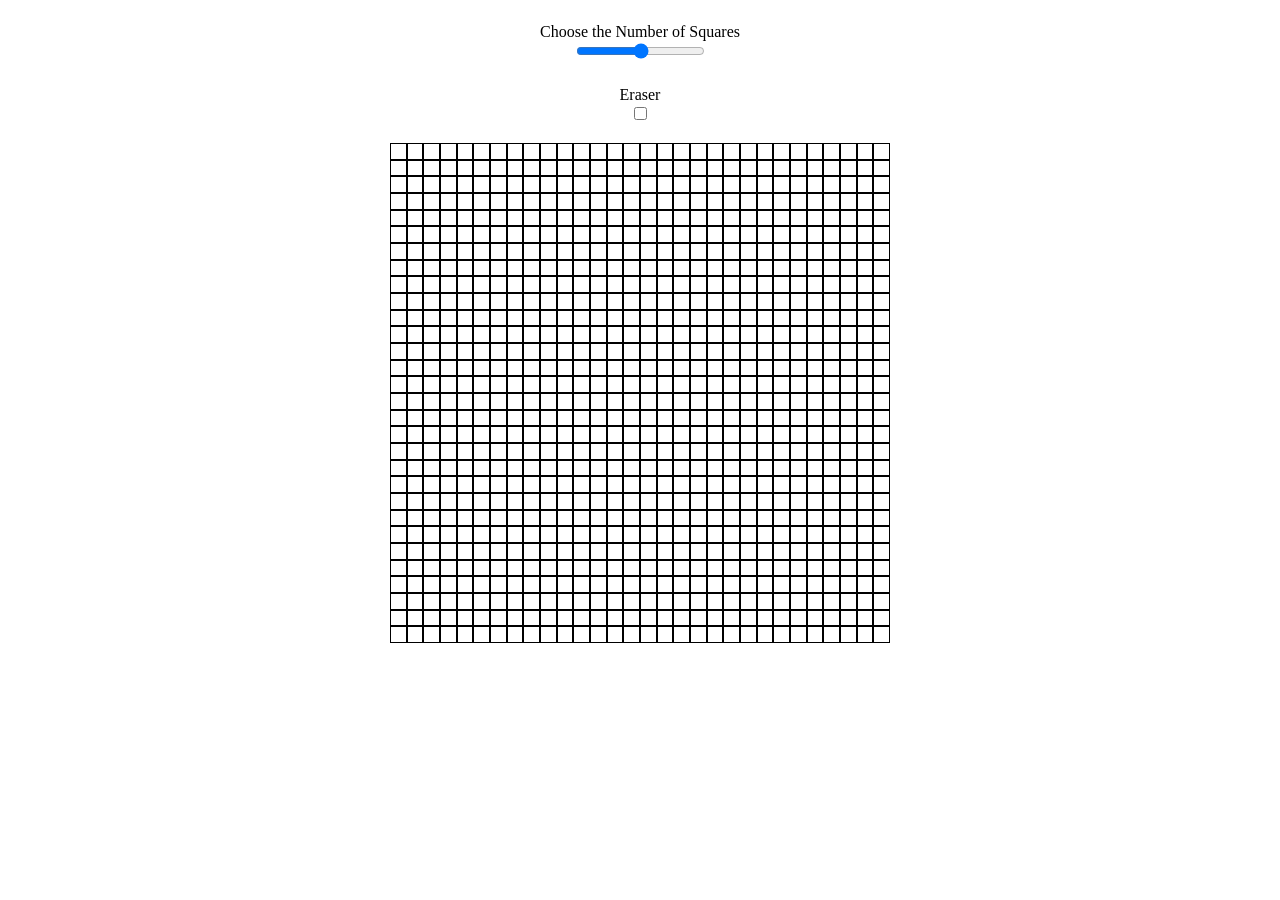
==== index.html @ 6a424638 "commit" ====
<!DOCTYPE html>
<html lang="en">
  <head>
    <meta charset="UTF-8" />
    <meta name="viewport" content="width=device-width, initial-scale=1.0" />
    <title>Etch-a-Sketch</title>
  </head>
  <style>
    body {
        display: flex;
        flex-direction: column;
        align-items: center; 
        text-align: center;

    }

    .container {
        margin-top: 20px;
    }

    .l1 {
        margin-top: 25px;
    }

    .l2 {
        margin-top: 15px;
    }


</style>
  <body>
      <label class="l2" for="input">Choose the Number of Squares</label>
      <input type="range" id="inputField" min="1" max="100">
      <label class="l1" for="checkbox">Eraser</label>
    <input id="checkbox" type="checkbox">

    <div class="container"></div>
    
    <script>
        document.addEventListener("DOMContentLoaded", () => {
            const container = document.getElementsByClassName("container")[0];
            container.innerHTML = '';
            const inputField = document.getElementById("inputField");
            const submitButton = document.getElementById("submitButton");
            const checkbox = document.getElementById("checkbox");
    
            function createGrid(size) {
                container.innerHTML = '';
                container.style.display = "grid";
                container.style.gridTemplateColumns = `repeat(${size}, 1fr)`;
                container.style.gridTemplateRows = `repeat(${size}, 1fr)`;
                container.style.width = "500px";
                container.style.height = "500px";
    
                for (let i = 0; i < size * size; i++) {
                    const div = document.createElement("div");
                    div.style.border = "1px solid black";
                    div.style.background = "white";
                    div.style.aspectRatio = "1";
                    container.appendChild(div);
    
                    div.addEventListener("mouseover", function () {
                        if (checkbox.checked) {
                            div.style.background = "white"; 
                        } else {
                            div.style.background = "black"; 
                        }
                    });
                }
            }
            createGrid(30);
            inputField.addEventListener("input", () => {
                createGrid(inputField.value);
            });
        });
    </script>



  </body>
</html>
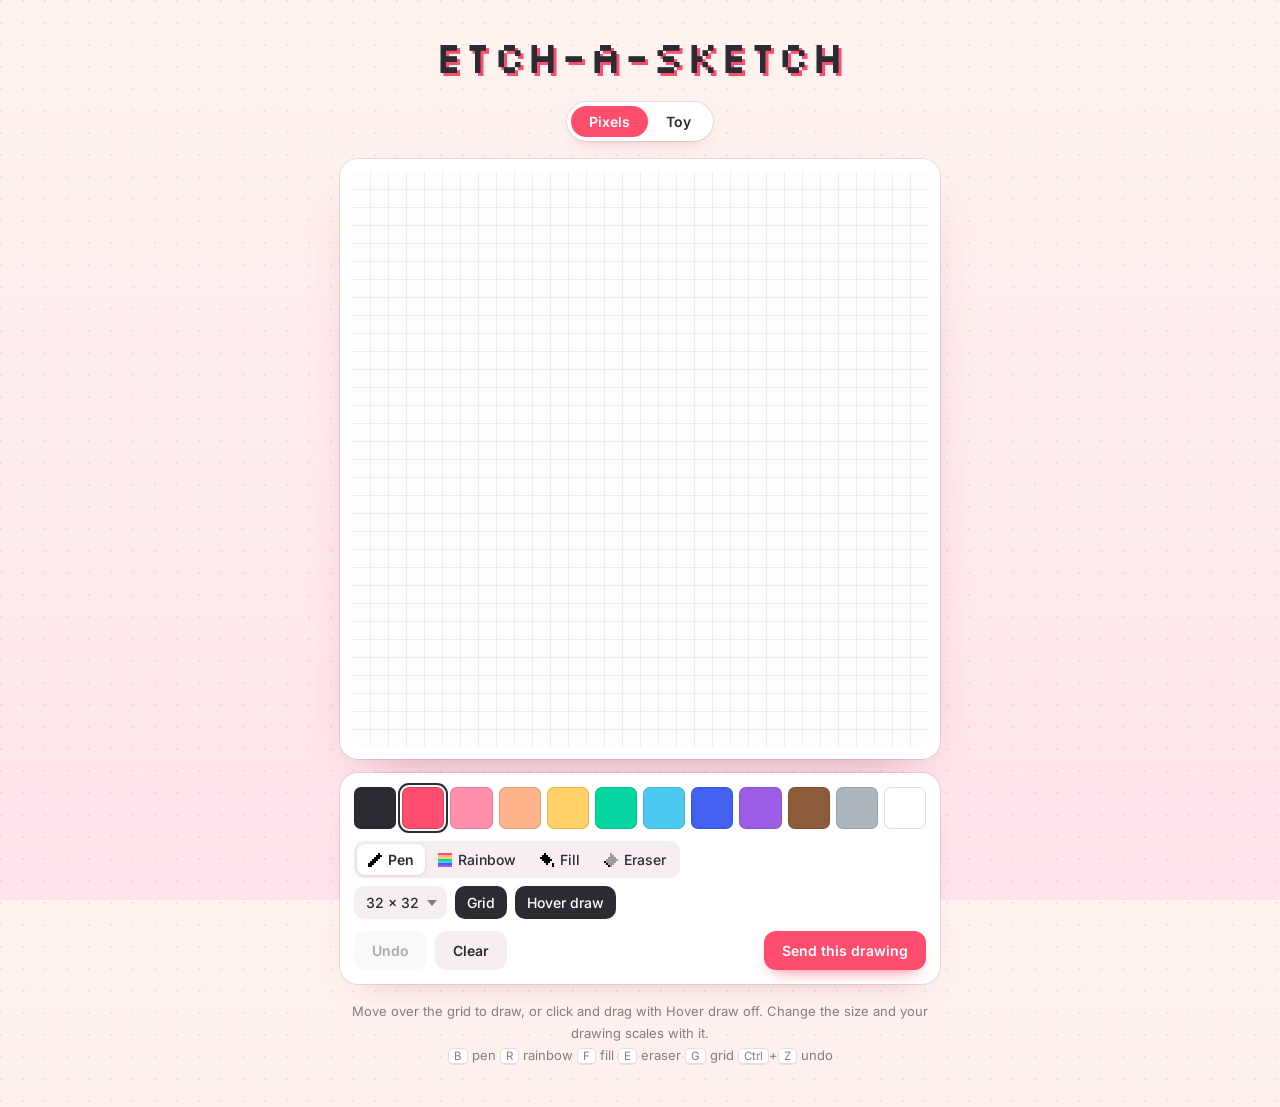
==== commit 83335459: "Rebuild as pixel grid and classic toy modes with shareable replays Pixels: colours, rainbow, fill, e" ====
--- a/index.html
+++ b/index.html
@@ -1,81 +1,605 @@
 <!DOCTYPE html>
 <html lang="en">
-  <head>
-    <meta charset="UTF-8" />
-    <meta name="viewport" content="width=device-width, initial-scale=1.0" />
-    <title>Etch-a-Sketch</title>
-  </head>
+<head>
+  <meta charset="UTF-8">
+  <meta name="viewport" content="width=device-width, initial-scale=1.0, viewport-fit=cover">
+  <title>Etch-a-Sketch</title>
+  <meta name="description" content="Pixel art in the browser. Draw on the grid and send a drawing that pops in pixel by pixel.">
+  <link rel="icon" href="data:image/svg+xml,%3Csvg xmlns='http://www.w3.org/2000/svg' viewBox='0 0 8 8' shape-rendering='crispEdges'%3E%3Cpath fill='%23ff4d6d' d='M1 1h2v1H1zM5 1h2v1H5zM0 2h8v2H0zM1 4h6v1H1zM2 5h4v1H2zM3 6h2v1H3z'/%3E%3C/svg%3E">
+  <link rel="preconnect" href="https://fonts.googleapis.com">
+  <link rel="preconnect" href="https://fonts.gstatic.com" crossorigin>
+  <link href="https://fonts.googleapis.com/css2?family=Silkscreen&family=Inter:wght@400;500;600&display=swap" rel="stylesheet">
   <style>
+    :root {
+      --bg: #fff4ef;
+      --bg-2: #ffe3ea;
+      --ink: #2b2b33;
+      --muted: #8a7b80;
+      --card: #ffffff;
+      --line: rgba(43,43,51,.10);
+      --accent: #ff4d6d;
+      --board: #fffdfb;
+    }
+    * { box-sizing: border-box; }
+    html { height: 100%; }
     body {
-        display: flex;
-        flex-direction: column;
-        align-items: center; 
-        text-align: center;
-
-    }
-
-    .container {
-        margin-top: 20px;
-    }
-
-    .l1 {
-        margin-top: 25px;
-    }
-
-    .l2 {
-        margin-top: 15px;
-    }
-
-
-</style>
-  <body>
-      <label class="l2" for="input">Choose the Number of Squares</label>
-      <input type="range" id="inputField" min="1" max="100">
-      <label class="l1" for="checkbox">Eraser</label>
-    <input id="checkbox" type="checkbox">
-
-    <div class="container"></div>
-    
-    <script>
-        document.addEventListener("DOMContentLoaded", () => {
-            const container = document.getElementsByClassName("container")[0];
-            container.innerHTML = '';
-            const inputField = document.getElementById("inputField");
-            const submitButton = document.getElementById("submitButton");
-            const checkbox = document.getElementById("checkbox");
-    
-            function createGrid(size) {
-                container.innerHTML = '';
-                container.style.display = "grid";
-                container.style.gridTemplateColumns = `repeat(${size}, 1fr)`;
-                container.style.gridTemplateRows = `repeat(${size}, 1fr)`;
-                container.style.width = "500px";
-                container.style.height = "500px";
-    
-                for (let i = 0; i < size * size; i++) {
-                    const div = document.createElement("div");
-                    div.style.border = "1px solid black";
-                    div.style.background = "white";
-                    div.style.aspectRatio = "1";
-                    container.appendChild(div);
-    
-                    div.addEventListener("mouseover", function () {
-                        if (checkbox.checked) {
-                            div.style.background = "white"; 
-                        } else {
-                            div.style.background = "black"; 
-                        }
-                    });
-                }
-            }
-            createGrid(30);
-            inputField.addEventListener("input", () => {
-                createGrid(inputField.value);
-            });
-        });
-    </script>
-
-
-
-  </body>
+      margin: 0; min-height: 100%;
+      font-family: "Inter", system-ui, -apple-system, sans-serif; color: var(--ink);
+      background:
+        radial-gradient(circle at 1px 1px, rgba(255,77,109,.13) 1px, transparent 1.5px) 0 0 / 22px 22px,
+        linear-gradient(180deg, var(--bg), var(--bg-2));
+      display: flex; flex-direction: column; align-items: center;
+      padding: 28px 16px 40px; gap: 18px;
+      -webkit-tap-highlight-color: transparent;
+    }
+
+    h1 {
+      font-family: "Silkscreen", monospace; font-weight: 400; margin: 0;
+      font-size: clamp(26px, 6vw, 44px); letter-spacing: .02em; color: var(--ink);
+      text-shadow: 3px 3px 0 var(--accent);
+    }
+
+    .modes { display: inline-flex; background: #fff; border-radius: 999px; padding: 4px; box-shadow: 0 6px 18px -10px rgba(160,40,70,.4), 0 0 0 1px var(--line); }
+    .modes a { padding: 7px 18px; border-radius: 999px; text-decoration: none; color: var(--ink); font-weight: 600; font-size: 14px; }
+    .modes a[aria-current="page"] { background: var(--accent); color: #fff; }
+
+    .app { width: min(100%, 600px); display: flex; flex-direction: column; gap: 14px; }
+
+    .board-wrap {
+      background: var(--card); border-radius: 18px; padding: 12px;
+      box-shadow: 0 1px 0 rgba(255,255,255,.8) inset, 0 24px 50px -28px rgba(160,40,70,.45), 0 0 0 1px var(--line);
+    }
+    .board-wrap.wobble { animation: wobble .5s ease; }
+    @keyframes wobble {
+      20% { transform: rotate(-1.5deg); } 40% { transform: rotate(1.5deg); }
+      60% { transform: rotate(-1deg); } 80% { transform: rotate(.6deg); }
+    }
+    .board { position: relative; aspect-ratio: 1; border-radius: 8px; overflow: hidden; background: var(--board); touch-action: none; cursor: crosshair; }
+    .board canvas { position: absolute; inset: 0; width: 100%; height: 100%; image-rendering: pixelated; }
+
+    /* ---------- Toolbar ---------- */
+    .panel {
+      background: var(--card); border-radius: 18px; padding: 14px;
+      box-shadow: 0 14px 34px -24px rgba(160,40,70,.4), 0 0 0 1px var(--line);
+      display: flex; flex-direction: column; gap: 12px;
+    }
+    .swatches { display: grid; grid-template-columns: repeat(12, 1fr); gap: 6px; }
+    .swatch {
+      aspect-ratio: 1; border-radius: 7px; border: 0; padding: 0; cursor: pointer;
+      box-shadow: inset 0 0 0 1px rgba(0,0,0,.12); transition: transform .12s;
+    }
+    .swatch:hover { transform: translateY(-2px); }
+    .swatch[aria-pressed="true"] { box-shadow: inset 0 0 0 1px rgba(0,0,0,.12), 0 0 0 2px var(--card), 0 0 0 4px var(--ink); }
+
+    .row { display: flex; gap: 8px; flex-wrap: wrap; align-items: center; }
+    .row.spread { justify-content: space-between; }
+    .seg { display: inline-flex; background: #f6eef0; border-radius: 11px; padding: 3px; gap: 2px; }
+    .seg button, .chip, .btn {
+      font: inherit; font-size: 14px; font-weight: 500; border: 0; cursor: pointer; color: var(--ink);
+    }
+    .seg button { background: transparent; padding: 7px 11px; border-radius: 8px; display: inline-flex; align-items: center; gap: 6px; }
+    .seg button[aria-pressed="true"] { background: #fff; box-shadow: 0 1px 4px rgba(0,0,0,.12); font-weight: 600; }
+    .seg svg { width: 14px; height: 14px; shape-rendering: crispEdges; }
+    .chip { background: #f6eef0; padding: 8px 12px; border-radius: 10px; }
+    .chip[aria-pressed="true"] { background: var(--ink); color: #fff; }
+    select.chip { appearance: none; -webkit-appearance: none; padding-right: 28px;
+      background-image: url("data:image/svg+xml,%3Csvg xmlns='http://www.w3.org/2000/svg' width='10' height='6'%3E%3Cpath d='M0 0h10L5 6z' fill='%238a7b80'/%3E%3C/svg%3E");
+      background-repeat: no-repeat; background-position: right 10px center; }
+
+    .btn { padding: 11px 18px; border-radius: 12px; background: #f6eef0; font-weight: 600; transition: transform .12s, background .12s; }
+    .btn:hover { transform: translateY(-1px); }
+    .btn:disabled { opacity: .4; cursor: default; transform: none; }
+    .btn.primary { background: var(--accent); color: #fff; box-shadow: 0 8px 18px -10px var(--accent); }
+    .btn.dark { background: var(--ink); color: #fff; }
+    .actions { display: flex; gap: 8px; }
+    .actions .primary { margin-left: auto; }
+    :focus-visible { outline: 2px solid var(--accent); outline-offset: 2px; }
+
+    .hint { font-size: 13px; color: var(--muted); text-align: center; margin: 2px 0 0; line-height: 1.7; }
+    kbd { font-family: inherit; font-size: 11.5px; background: #fff; border: 1px solid rgba(0,0,0,.12); border-bottom-width: 2px; border-radius: 5px; padding: 0 5px; }
+
+    /* ---------- Overlays ---------- */
+    .overlay {
+      position: fixed; inset: 0; z-index: 20; display: grid; place-items: center; padding: 20px;
+      background: rgba(80,30,45,.32); backdrop-filter: blur(6px); -webkit-backdrop-filter: blur(6px);
+    }
+    .overlay[hidden] { display: none; }
+    .card {
+      width: min(400px, 100%); background: var(--card); border-radius: 20px; padding: 28px 24px 22px; text-align: center;
+      box-shadow: 0 30px 60px -20px rgba(80,20,40,.45); animation: pop .35s cubic-bezier(.2,.8,.2,1);
+    }
+    @keyframes pop { from { opacity: 0; transform: translateY(14px) scale(.96); } to { opacity: 1; transform: none; } }
+    .card .pixel-heart { width: 44px; height: 44px; margin: 0 auto 10px; display: block; animation: beat 1.2s ease-in-out infinite; }
+    @keyframes beat { 0%, 100% { transform: scale(1); } 15% { transform: scale(1.15); } 30% { transform: scale(1); } 45% { transform: scale(1.1); } }
+    .card h2 { font-family: "Silkscreen", monospace; font-weight: 400; font-size: 24px; margin: 0 0 8px; }
+    .card p { margin: 0 0 18px; color: var(--muted); line-height: 1.55; }
+    .card .note { font-size: 17px; color: var(--ink); }
+    .card textarea, .card input {
+      width: 100%; font: inherit; font-size: 15px; padding: 12px 14px; border-radius: 12px;
+      border: 1px solid rgba(0,0,0,.14); background: #fff; color: var(--ink); resize: none; margin-bottom: 12px;
+    }
+    .card .row { justify-content: center; }
+    .small { font-size: 12.5px; color: var(--muted); margin: 10px 0 0 !important; }
+
+    .toast {
+      position: fixed; left: 50%; bottom: 26px; transform: translate(-50%, 20px); opacity: 0; z-index: 30;
+      background: var(--ink); color: #fff; padding: 11px 18px; border-radius: 999px; font-size: 14px;
+      transition: opacity .25s, transform .25s; pointer-events: none; max-width: calc(100% - 32px); text-align: center;
+    }
+    .toast.show { opacity: 1; transform: translate(-50%, 0); }
+
+    .floaty { position: fixed; bottom: -40px; z-index: 15; pointer-events: none; width: 28px; height: 28px; animation: rise linear forwards; }
+    @keyframes rise {
+      0% { transform: translate(0, 0) scale(.6); opacity: 0; }
+      10% { opacity: 1; }
+      100% { transform: translate(var(--drift), -110vh) scale(1); opacity: 0; }
+    }
+
+    @media (hover: none) {
+      #hoverBtn, .hint { display: none; }
+    }
+    @media (max-width: 480px) {
+      .swatches { grid-template-columns: repeat(6, 1fr); }
+      .seg button span { display: none; }
+      .seg button { padding: 8px 12px; }
+    }
+    @media (prefers-reduced-motion: reduce) {
+      .board-wrap.wobble, .card, .card .pixel-heart { animation: none; }
+      .floaty { display: none; }
+    }
+  </style>
+</head>
+<body>
+  <h1>Etch-a-Sketch</h1>
+  <nav class="modes" aria-label="Mode">
+    <a href="./" aria-current="page">Pixels</a>
+    <a href="toy.html">Toy</a>
+  </nav>
+
+  <main class="app">
+    <div class="board-wrap" id="boardWrap">
+      <div class="board" id="board" aria-label="Drawing grid">
+        <canvas id="canvas"></canvas>
+      </div>
+    </div>
+
+    <div class="panel">
+      <div class="swatches" id="swatches" role="group" aria-label="Colours"></div>
+
+      <div class="row spread">
+        <div class="seg" role="group" aria-label="Tool">
+          <button data-tool="pen" aria-pressed="true" title="Pen (B)"><svg viewBox="0 0 7 7"><path d="M5 0h1v1h1v1H6v1H5v1H4v1H3v1H2v1H0V5h1V4h1V3h1V2h1V1h1z"/></svg><span>Pen</span></button>
+          <button data-tool="rainbow" aria-pressed="false" title="Rainbow (R)"><svg viewBox="0 0 7 7"><path fill="#ff4d6d" d="M0 0h7v1H0z"/><path fill="#ffb38a" d="M0 1h7v1H0z"/><path fill="#ffd166" d="M0 2h7v1H0z"/><path fill="#06d6a0" d="M0 3h7v1H0z"/><path fill="#4cc9f0" d="M0 4h7v1H0z"/><path fill="#4361ee" d="M0 5h7v1H0z"/><path fill="#9b5de5" d="M0 6h7v1H0z"/></svg><span>Rainbow</span></button>
+          <button data-tool="fill" aria-pressed="false" title="Fill (F)"><svg viewBox="0 0 7 7"><path d="M2 0h1v1h1v1h1v1h1v1H5v1H4v1H3V5H2V4H1V3H0V2h1V1h1zM6 5h1v2H6z"/></svg><span>Fill</span></button>
+          <button data-tool="eraser" aria-pressed="false" title="Eraser (E)"><svg viewBox="0 0 7 7"><path d="M3 0h1v1h1v1h1v1h1v1H6v1H5v1H4v1H2V6H1V5H0V4h1V3h1V2h1z" opacity=".35"/><path d="M0 4h1v1h1v1h1v1H2V6H1V5H0z"/></svg><span>Eraser</span></button>
+        </div>
+        <div class="row">
+          <select class="chip" id="sizeSel" aria-label="Grid size">
+            <option value="16">16 × 16</option>
+            <option value="24">24 × 24</option>
+            <option value="32" selected>32 × 32</option>
+            <option value="48">48 × 48</option>
+            <option value="64">64 × 64</option>
+          </select>
+          <button class="chip" id="gridBtn" aria-pressed="true" title="Grid lines (G)">Grid</button>
+          <button class="chip" id="hoverBtn" aria-pressed="true" title="Draw just by moving the mouse (H)">Hover draw</button>
+        </div>
+      </div>
+
+      <div class="actions">
+        <button class="btn" id="undoBtn" disabled>Undo</button>
+        <button class="btn" id="clearBtn">Clear</button>
+        <button class="btn primary" id="shareBtn">Send this drawing</button>
+      </div>
+    </div>
+
+    <p class="hint">Move over the grid to draw, or click and drag with Hover draw off. Change the size and your drawing scales with it.<br>
+      <kbd>B</kbd> pen <kbd>R</kbd> rainbow <kbd>F</kbd> fill <kbd>E</kbd> eraser <kbd>G</kbd> grid <kbd>Ctrl</kbd>+<kbd>Z</kbd> undo</p>
+  </main>
+
+  <!-- Opening a shared drawing -->
+  <div class="overlay" id="intro" hidden>
+    <div class="card">
+      <svg class="pixel-heart" viewBox="0 0 8 8" shape-rendering="crispEdges"><path fill="#ff4d6d" d="M1 1h2v1H1zM5 1h2v1H5zM0 2h8v2H0zM1 4h6v1H1zM2 5h4v1H2zM3 6h2v1H3z"/><path fill="#fff" opacity=".6" d="M1 2h1v1H1z"/></svg>
+      <h2>For you</h2>
+      <p id="introText">Someone made you a little drawing.</p>
+      <p class="note" id="introNote" hidden></p>
+      <div class="row"><button class="btn primary" id="watchBtn">Open it</button></div>
+    </div>
+  </div>
+
+  <!-- Creating a share link -->
+  <div class="overlay" id="shareBox" hidden>
+    <div class="card">
+      <h2>Send it</h2>
+      <p>They'll watch it appear, pixel by pixel.</p>
+      <textarea id="noteInput" rows="2" maxlength="140" placeholder="Add a note (optional)"></textarea>
+      <div id="linkArea" hidden><input id="linkOut" readonly></div>
+      <div class="row">
+        <button class="btn" id="cancelShare">Close</button>
+        <button class="btn primary" id="makeLink">Create link</button>
+        <button class="btn primary" id="copyLink" hidden>Copy link</button>
+        <button class="btn" id="nativeShare" hidden>Share…</button>
+      </div>
+      <p class="small" id="shareMsg"></p>
+    </div>
+  </div>
+
+  <div class="toast" id="toast" role="status" aria-live="polite"></div>
+
+  <script>
+  (function () {
+    "use strict";
+
+    // Index 0 is an empty cell.
+    const PAL = [null, "#2b2b33", "#ff4d6d", "#ff8fab", "#ffb38a", "#ffd166", "#06d6a0", "#4cc9f0", "#4361ee", "#9b5de5", "#8d5a3b", "#adb5bd", "#ffffff"];
+    const NAMES = ["", "Ink", "Red", "Pink", "Peach", "Yellow", "Mint", "Sky", "Blue", "Purple", "Brown", "Grey", "White"];
+    const RAINBOW = [2, 4, 5, 6, 7, 8, 9, 3];
+    const BG = "#fffdfb";
+
+    const board = document.getElementById("board");
+    const wrap = document.getElementById("boardWrap");
+    const canvas = document.getElementById("canvas");
+    const ctx = canvas.getContext("2d");
+    const undoBtn = document.getElementById("undoBtn");
+
+    let N = 32;
+    let cells = new Uint8Array(N * N);
+    let order = new Uint32Array(N * N);   // when each cell was last painted, for the replay
+    let tick = 0;
+    let color = 2, tool = "pen", rainbowI = 0;
+    let showGrid = true, hoverDraw = matchMedia("(hover: hover)").matches;
+    let hoverCell = -1, busy = false;
+    let S = 0;                             // board size in CSS pixels
+
+    /* ---------- Rendering ---------- */
+    const edge = i => Math.round(i * S / N);
+    function setup() {
+      S = board.clientWidth;
+      const dpr = Math.min(window.devicePixelRatio || 1, 2);
+      canvas.width = Math.round(S * dpr); canvas.height = Math.round(S * dpr);
+      ctx.setTransform(dpr, 0, 0, dpr, 0, 0);
+      draw();
+    }
+    function rect(i, c, scale) {
+      const x = i % N, y = (i / N) | 0;
+      let x0 = edge(x), y0 = edge(y), w = edge(x + 1) - x0, h = edge(y + 1) - y0;
+      if (scale != null && scale < 1) {
+        const s = Math.max(scale, 0);
+        x0 += w * (1 - s) / 2; y0 += h * (1 - s) / 2; w *= s; h *= s;
+      }
+      ctx.fillStyle = PAL[c]; ctx.fillRect(x0, y0, w, h);
+    }
+    function gridLines() {
+      if (!showGrid || N > 64) return;
+      ctx.fillStyle = "rgba(43,43,51,.07)";
+      for (let i = 1; i < N; i++) { const p = edge(i); ctx.fillRect(p, 0, 1, S); ctx.fillRect(0, p, S, 1); }
+    }
+    function hoverOutline() {
+      if (hoverCell < 0 || busy) return;
+      const x = hoverCell % N, y = (hoverCell / N) | 0;
+      const x0 = edge(x), y0 = edge(y), w = edge(x + 1) - x0, h = edge(y + 1) - y0;
+      ctx.strokeStyle = "rgba(43,43,51,.5)"; ctx.lineWidth = 1.5;
+      ctx.strokeRect(x0 + .75, y0 + .75, w - 1.5, h - 1.5);
+    }
+    function draw() {
+      ctx.fillStyle = BG; ctx.fillRect(0, 0, S, S);
+      for (let i = 0; i < cells.length; i++) if (cells[i]) rect(i, cells[i]);
+      gridLines(); hoverOutline();
+    }
+    let queued = false;
+    const requestDraw = () => { if (!queued) { queued = true; requestAnimationFrame(() => { queued = false; draw(); }); } };
+
+    /* ---------- Painting ---------- */
+    function paint(i) {
+      let c;
+      if (tool === "eraser") c = 0;
+      else if (tool === "rainbow") c = RAINBOW[rainbowI++ % RAINBOW.length];
+      else c = color;
+      if (cells[i] === c) return;
+      cells[i] = c; order[i] = c ? ++tick : 0;
+    }
+    function fill(start) {
+      const target = cells[start], c = color;
+      if (target === c) return;
+      const stack = [start];
+      while (stack.length) {
+        const i = stack.pop();
+        if (cells[i] !== target) continue;
+        cells[i] = c; order[i] = ++tick;
+        const x = i % N, y = (i / N) | 0;
+        if (x > 0) stack.push(i - 1); if (x < N - 1) stack.push(i + 1);
+        if (y > 0) stack.push(i - N); if (y < N - 1) stack.push(i + N);
+      }
+    }
+    // Fill in every cell between two points so fast strokes don't leave gaps.
+    function line(a, b) {
+      let x0 = a % N, y0 = (a / N) | 0; const x1 = b % N, y1 = (b / N) | 0;
+      const dx = Math.abs(x1 - x0), dy = -Math.abs(y1 - y0), sx = x0 < x1 ? 1 : -1, sy = y0 < y1 ? 1 : -1;
+      let err = dx + dy;
+      for (;;) {
+        paint(y0 * N + x0);
+        if (x0 === x1 && y0 === y1) break;
+        const e2 = 2 * err;
+        if (e2 >= dy) { err += dy; x0 += sx; }
+        if (e2 <= dx) { err += dx; y0 += sy; }
+      }
+    }
+
+    /* ---------- Undo ---------- */
+    const history_ = [];
+    function snapshot() {
+      history_.push({ N, cells: cells.slice(), order: order.slice(), tick });
+      if (history_.length > 60) history_.shift();
+      undoBtn.disabled = false;
+    }
+    function undo() {
+      if (busy || !history_.length) return;
+      const s = history_.pop();
+      if (s.N !== N) { N = s.N; document.getElementById("sizeSel").value = String(N); }
+      cells = s.cells; order = s.order; tick = s.tick;
+      undoBtn.disabled = !history_.length;
+      draw();
+    }
+    undoBtn.addEventListener("click", undo);
+
+    /* ---------- Pointer ---------- */
+    const cellAt = e => {
+      const r = board.getBoundingClientRect();
+      const x = Math.floor((e.clientX - r.left) / r.width * N), y = Math.floor((e.clientY - r.top) / r.height * N);
+      return x < 0 || y < 0 || x >= N || y >= N ? -1 : y * N + x;
+    };
+    let stroking = false, last = -1, changed = false;
+    function beginStroke() { snapshot(); stroking = true; last = -1; changed = false; }
+    function endStroke() {
+      if (!stroking) return;
+      stroking = false; last = -1;
+      // Drop snapshots for strokes that didn't change anything (e.g. hovering over empty cells with the eraser).
+      const s = history_[history_.length - 1];
+      if (s && s.N === N && s.cells.every((v, i) => v === cells[i])) { history_.pop(); undoBtn.disabled = !history_.length; }
+    }
+    function strokeTo(i) {
+      if (i < 0) return;
+      if (last < 0) paint(i); else line(last, i);
+      last = i; requestDraw();
+    }
+
+    board.addEventListener("pointerdown", e => {
+      if (busy) return;
+      const i = cellAt(e); if (i < 0) return;
+      if (tool === "fill") { snapshot(); fill(i); draw(); return; }
+      board.setPointerCapture(e.pointerId);
+      if (!(e.pointerType === "mouse" && hoverDraw && stroking)) beginStroke();
+      strokeTo(i);
+    });
+    board.addEventListener("pointermove", e => {
+      if (busy) return;
+      const i = cellAt(e);
+      if (hoverCell !== i) { hoverCell = i; requestDraw(); }
+      const pressed = e.buttons & 1 || e.pointerType !== "mouse";
+      if (tool === "fill") return;
+      if (stroking && (pressed || hoverDraw)) { strokeTo(i); return; }
+      if (e.pointerType === "mouse" && hoverDraw && i >= 0) { beginStroke(); strokeTo(i); }
+    });
+    board.addEventListener("pointerup", e => { if (!(e.pointerType === "mouse" && hoverDraw)) endStroke(); });
+    board.addEventListener("pointercancel", endStroke);
+    board.addEventListener("pointerleave", () => { hoverCell = -1; endStroke(); requestDraw(); });
+
+    /* ---------- Controls ---------- */
+    const swatches = document.getElementById("swatches");
+    PAL.forEach((c, i) => {
+      if (!i) return;
+      const b = document.createElement("button");
+      b.className = "swatch"; b.style.background = c; b.title = NAMES[i] + (i <= 9 ? " (" + i + ")" : "");
+      b.setAttribute("aria-label", NAMES[i]); b.setAttribute("aria-pressed", i === color);
+      b.addEventListener("click", () => pickColor(i));
+      swatches.appendChild(b);
+    });
+    function pickColor(i) {
+      color = i;
+      [...swatches.children].forEach((b, k) => b.setAttribute("aria-pressed", k + 1 === i));
+      if (tool === "eraser" || tool === "rainbow") setTool("pen");
+    }
+    const toolBtns = document.querySelectorAll("[data-tool]");
+    function setTool(t) { tool = t; toolBtns.forEach(b => b.setAttribute("aria-pressed", b.dataset.tool === t)); }
+    toolBtns.forEach(b => b.addEventListener("click", () => setTool(b.dataset.tool)));
+
+    const gridBtn = document.getElementById("gridBtn"), hoverBtn = document.getElementById("hoverBtn");
+    function toggleGrid() { showGrid = !showGrid; gridBtn.setAttribute("aria-pressed", showGrid); draw(); }
+    function toggleHover() { hoverDraw = !hoverDraw; hoverBtn.setAttribute("aria-pressed", hoverDraw); endStroke(); }
+    gridBtn.addEventListener("click", toggleGrid);
+    hoverBtn.addEventListener("click", toggleHover);
+
+    // Changing size scales the drawing instead of wiping it.
+    function resize(n) {
+      if (n === N) return;
+      snapshot();
+      const old = cells, oldOrder = order, M = N;
+      cells = new Uint8Array(n * n); order = new Uint32Array(n * n);
+      for (let y = 0; y < n; y++) for (let x = 0; x < n; x++) {
+        const src = Math.floor((y + .5) * M / n) * M + Math.floor((x + .5) * M / n);
+        cells[y * n + x] = old[src]; order[y * n + x] = oldOrder[src];
+      }
+      N = n; draw();
+    }
+    document.getElementById("sizeSel").addEventListener("change", e => resize(+e.target.value));
+
+    // Clear: pixels drop out in random order.
+    function clear() {
+      if (busy) return;
+      const lit = []; for (let i = 0; i < cells.length; i++) if (cells[i]) lit.push(i);
+      if (!lit.length) return;
+      snapshot(); busy = true;
+      for (let i = lit.length - 1; i > 0; i--) { const j = (Math.random() * (i + 1)) | 0; [lit[i], lit[j]] = [lit[j], lit[i]]; }
+      wrap.classList.remove("wobble"); void wrap.offsetWidth; wrap.classList.add("wobble");
+      const dur = 550; let t0 = null, k = 0;
+      (function frame(t) {
+        if (t0 == null) t0 = t;
+        const target = Math.min(lit.length, Math.ceil((t - t0) / dur * lit.length));
+        while (k < target) { cells[lit[k]] = 0; order[lit[k]] = 0; k++; }
+        draw();
+        if (k < lit.length) requestAnimationFrame(frame);
+        else { busy = false; wrap.classList.remove("wobble"); }
+      })(performance.now());
+    }
+    document.getElementById("clearBtn").addEventListener("click", clear);
+
+    addEventListener("keydown", e => {
+      if (e.target.closest("textarea, input, select") || !document.getElementById("shareBox").hidden) return;
+      if ((e.ctrlKey || e.metaKey) && e.key.toLowerCase() === "z") { undo(); e.preventDefault(); return; }
+      if (e.ctrlKey || e.metaKey || e.altKey) return;
+      const k = e.key.toLowerCase();
+      if (k === "b" || k === "p") setTool("pen");
+      else if (k === "r") setTool("rainbow");
+      else if (k === "f") setTool("fill");
+      else if (k === "e") setTool("eraser");
+      else if (k === "g") toggleGrid();
+      else if (k === "h") toggleHover();
+      else if (/^[1-9]$/.test(k)) pickColor(+k);
+    });
+
+    /* ---------- Share links: drawing + note packed into the URL ---------- */
+    const clamp = (v, lo, hi) => Math.max(lo, Math.min(hi, v));
+    function pushVarint(out, n) { while (n > 127) { out.push((n & 127) | 128); n >>>= 7; } out.push(n); }
+    function readVarint(buf, st) { let n = 0, s = 0, b; do { if (st.i >= buf.length) throw 0; b = buf[st.i++]; n |= (b & 127) << s; s += 7; } while (b & 128); return n >>> 0; }
+    const zig = n => (n << 1) ^ (n >> 31), unzig = n => (n >>> 1) ^ -(n & 1);
+    const toB64 = bytes => { let s = ""; bytes.forEach(b => s += String.fromCharCode(b)); return btoa(s).replace(/\+/g, "-").replace(/\//g, "_").replace(/=+$/, ""); };
+    const fromB64 = str => { str = str.replace(/-/g, "+").replace(/_/g, "/"); const s = atob(str); return Uint8Array.from(s, c => c.charCodeAt(0)); };
+    async function pipe(bytes, Stream) { return new Uint8Array(await new Response(new Blob([bytes]).stream().pipeThrough(new Stream("deflate-raw"))).arrayBuffer()); }
+
+    // Painted cells in the order they were last drawn, so the replay follows how it was made.
+    function sequence() {
+      const idx = []; for (let i = 0; i < cells.length; i++) if (cells[i]) idx.push(i);
+      return idx.sort((a, b) => order[a] - order[b]).map(i => [i, cells[i]]);
+    }
+    async function encode(seq, note) {
+      const out = [2, N];
+      const msg = new TextEncoder().encode(note || "");
+      pushVarint(out, msg.length); msg.forEach(b => out.push(b));
+      pushVarint(out, seq.length);
+      let prev = 0;
+      for (const [i, c] of seq) { pushVarint(out, zig(i - prev)); out.push(c); prev = i; }
+      const raw = new Uint8Array(out);
+      if (window.CompressionStream) { try { return "z" + toB64(await pipe(raw, CompressionStream)); } catch (e) {} }
+      return "r" + toB64(raw);
+    }
+    async function decode(code) {
+      let bytes = fromB64(code.slice(1));
+      if (code[0] === "z") bytes = await pipe(bytes, DecompressionStream);
+      if (bytes[0] !== 2) throw 0;
+      const n = clamp(bytes[1], 4, 64), st = { i: 2 };
+      const mlen = readVarint(bytes, st);
+      const note = new TextDecoder().decode(bytes.slice(st.i, st.i + mlen)).slice(0, 140); st.i += mlen;
+      const count = readVarint(bytes, st), seq = [];
+      let i = 0;
+      for (let k = 0; k < count && k < n * n * 4; k++) {
+        i += unzig(readVarint(bytes, st)); const c = bytes[st.i++];
+        if (i >= 0 && i < n * n && c > 0 && c < PAL.length) seq.push([i, c]);
+      }
+      return { n, note, seq };
+    }
+
+    const shareBox = document.getElementById("shareBox");
+    const noteInput = document.getElementById("noteInput");
+    const linkArea = document.getElementById("linkArea");
+    const linkOut = document.getElementById("linkOut");
+    const makeLink = document.getElementById("makeLink");
+    const copyLink = document.getElementById("copyLink");
+    const nativeShare = document.getElementById("nativeShare");
+    const shareMsg = document.getElementById("shareMsg");
+
+    document.getElementById("shareBtn").addEventListener("click", () => {
+      if (!cells.some(Boolean)) { toast("Draw something first."); return; }
+      linkArea.hidden = true; copyLink.hidden = true; nativeShare.hidden = true; makeLink.hidden = false; shareMsg.textContent = "";
+      shareBox.hidden = false; noteInput.focus();
+    });
+    document.getElementById("cancelShare").addEventListener("click", () => { shareBox.hidden = true; });
+    shareBox.addEventListener("click", e => { if (e.target === shareBox) shareBox.hidden = true; });
+    makeLink.addEventListener("click", async () => {
+      const code = await encode(sequence(), noteInput.value.trim());
+      const url = location.origin + location.pathname + "#d=" + code;
+      linkOut.value = url; linkArea.hidden = false; makeLink.hidden = true; copyLink.hidden = false;
+      if (navigator.share) nativeShare.hidden = false;
+      shareMsg.textContent = "The whole drawing lives in the link, so nothing is uploaded anywhere.";
+      linkOut.select();
+    });
+    copyLink.addEventListener("click", async () => {
+      try { await navigator.clipboard.writeText(linkOut.value); }
+      catch (e) { linkOut.select(); document.execCommand("copy"); }
+      toast("Link copied.");
+    });
+    nativeShare.addEventListener("click", () => { navigator.share({ title: "I made you something", url: linkOut.value }).catch(() => {}); });
+
+    /* ---------- Replay a shared drawing ---------- */
+    function replay(n, seq) {
+      busy = true;
+      N = n; document.getElementById("sizeSel").value = String(clamp(n, 16, 64));
+      cells = new Uint8Array(N * N); order = new Uint32Array(N * N); tick = 0;
+      const total = seq.length, dur = clamp(total * 22, 1800, 9000), pop = 160;
+      let t0 = null;
+      (function frame(t) {
+        if (t0 == null) t0 = t;
+        const el = t - t0;
+        const shown = Math.min(total, Math.floor(el / dur * total) + 1);
+        ctx.fillStyle = BG; ctx.fillRect(0, 0, S, S);
+        for (let k = 0; k < shown; k++) {
+          const [i, c] = seq[k], at = k / total * dur;
+          rect(i, c, (el - at) / pop);
+        }
+        gridLines();
+        if (el < dur + pop) requestAnimationFrame(frame);
+        else {
+          for (const [i, c] of seq) { cells[i] = c; order[i] = ++tick; }
+          busy = false; draw();
+          hearts();
+          setTimeout(() => toast("Your turn. Clear it and draw one back."), 1400);
+        }
+      })(performance.now());
+    }
+    function hearts() {
+      if (matchMedia("(prefers-reduced-motion: reduce)").matches) return;
+      const svg = c => '<svg viewBox="0 0 8 8" shape-rendering="crispEdges"><path fill="' + c + '" d="M1 1h2v1H1zM5 1h2v1H5zM0 2h8v2H0zM1 4h6v1H1zM2 5h4v1H2zM3 6h2v1H3z"/></svg>';
+      const cols = ["#ff4d6d", "#ff8fab", "#ffb38a", "#9b5de5", "#ff4d6d"];
+      for (let k = 0; k < 18; k++) {
+        const h = document.createElement("div");
+        h.className = "floaty"; h.innerHTML = svg(cols[k % cols.length]);
+        const size = 16 + Math.random() * 22;
+        h.style.left = (Math.random() * 96) + "vw"; h.style.width = h.style.height = size + "px";
+        h.style.setProperty("--drift", (Math.random() * 80 - 40) + "px");
+        h.style.animationDuration = (3 + Math.random() * 2.5) + "s";
+        h.style.animationDelay = (Math.random() * 1.2) + "s";
+        document.body.appendChild(h);
+        setTimeout(() => h.remove(), 7000);
+      }
+    }
+
+    /* ---------- Toast ---------- */
+    let toastTimer;
+    function toast(msg) {
+      const t = document.getElementById("toast");
+      t.textContent = msg; t.classList.add("show");
+      clearTimeout(toastTimer); toastTimer = setTimeout(() => t.classList.remove("show"), 2800);
+    }
+
+    /* ---------- Start ---------- */
+    setup();
+    new ResizeObserver(setup).observe(board);
+
+    const m = location.hash.match(/^#d=([zr][A-Za-z0-9_-]+)$/);
+    if (m) {
+      decode(m[1]).then(({ n, note, seq }) => {
+        if (!seq.length) return;
+        const intro = document.getElementById("intro");
+        if (note) { const el = document.getElementById("introNote"); el.textContent = "“" + note + "”"; el.hidden = false; }
+        intro.hidden = false;
+        document.getElementById("watchBtn").addEventListener("click", () => {
+          intro.hidden = true;
+          history.replaceState(null, "", location.pathname);
+          replay(n, seq);
+        }, { once: true });
+      }).catch(() => toast("That link looks broken."));
+    }
+  })();
+  </script>
+</body>
 </html>
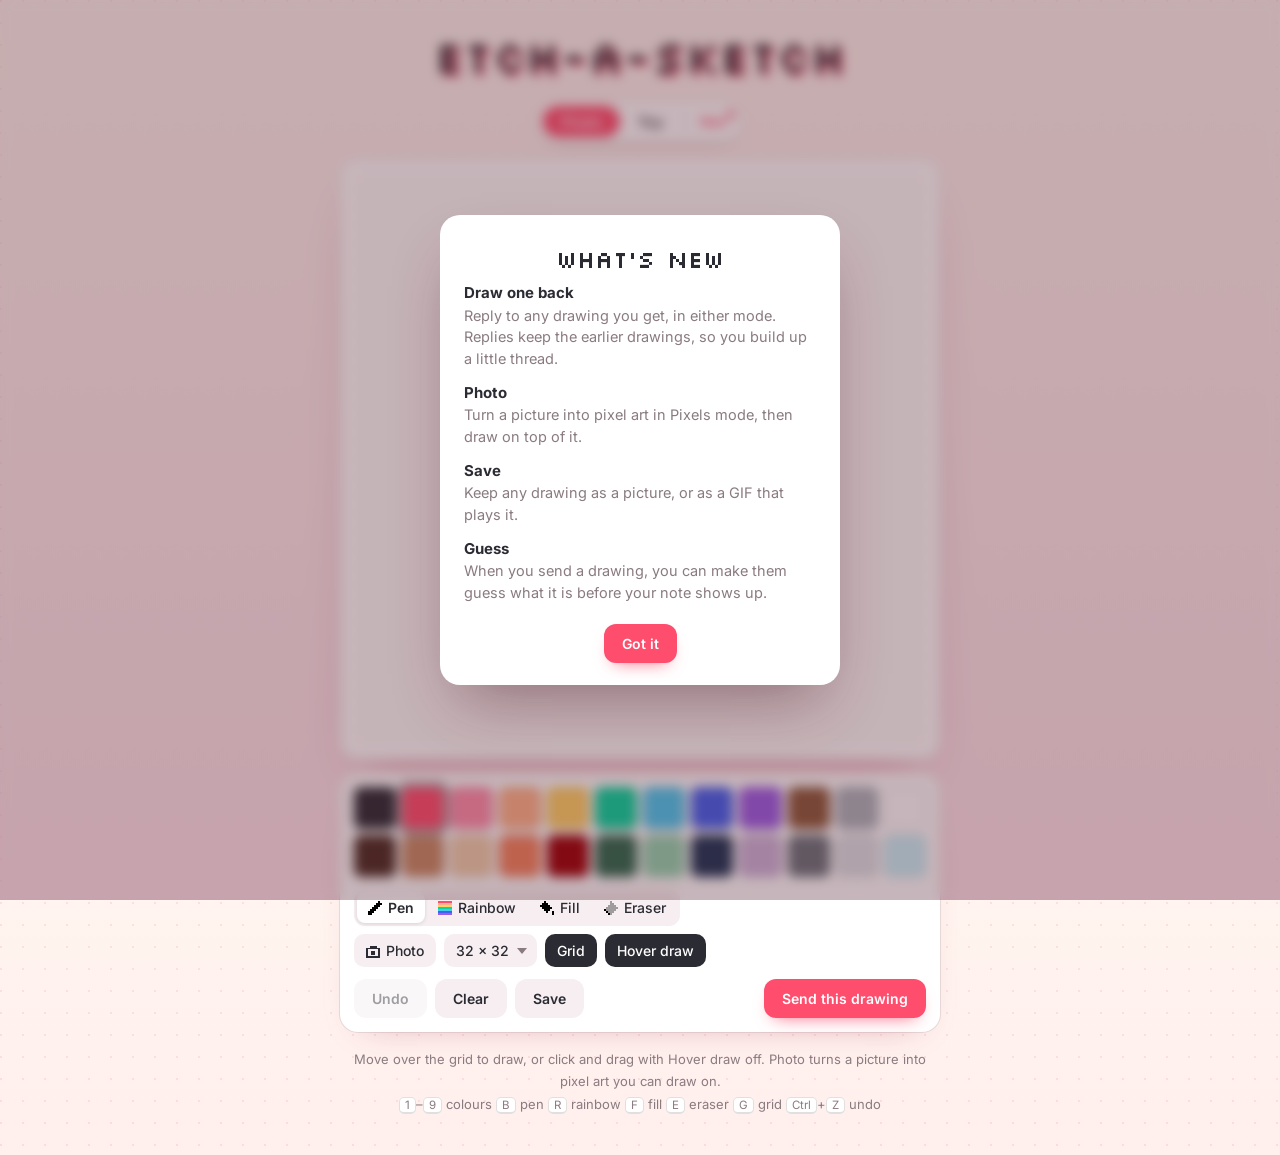
==== commit 1d8bca41: "Add replies, photo to pixel art, saving and guess mode - Draw one back: links carry a thread of draw" ====
--- a/index.html
+++ b/index.html
@@ -4,11 +4,11 @@
   <meta charset="UTF-8">
   <meta name="viewport" content="width=device-width, initial-scale=1.0, viewport-fit=cover">
   <title>Etch-a-Sketch</title>
-  <meta name="description" content="Pixel art in the browser. Draw on the grid and send a drawing that pops in pixel by pixel.">
+  <meta name="description" content="Pixel art in the browser. Draw on the grid or turn a photo into pixels, and send a drawing that pops in pixel by pixel.">
   <link rel="icon" href="data:image/svg+xml,%3Csvg xmlns='http://www.w3.org/2000/svg' viewBox='0 0 8 8' shape-rendering='crispEdges'%3E%3Cpath fill='%23ff4d6d' d='M1 1h2v1H1zM5 1h2v1H5zM0 2h8v2H0zM1 4h6v1H1zM2 5h4v1H2zM3 6h2v1H3z'/%3E%3C/svg%3E">
   <link rel="preconnect" href="https://fonts.googleapis.com">
   <link rel="preconnect" href="https://fonts.gstatic.com" crossorigin>
-  <link href="https://fonts.googleapis.com/css2?family=Silkscreen&family=Inter:wght@400;500;600&display=swap" rel="stylesheet">
+  <link href="https://fonts.googleapis.com/css2?family=Silkscreen&family=Pacifico&family=Inter:wght@400;500;600&display=swap" rel="stylesheet">
   <style>
     :root {
       --bg: #fff4ef;
@@ -39,10 +39,6 @@
       text-shadow: 3px 3px 0 var(--accent);
     }
 
-    .modes { display: inline-flex; background: #fff; border-radius: 999px; padding: 4px; box-shadow: 0 6px 18px -10px rgba(160,40,70,.4), 0 0 0 1px var(--line); }
-    .modes a { padding: 7px 18px; border-radius: 999px; text-decoration: none; color: var(--ink); font-weight: 600; font-size: 14px; }
-    .modes a[aria-current="page"] { background: var(--accent); color: #fff; }
-
     .app { width: min(100%, 600px); display: flex; flex-direction: column; gap: 14px; }
 
     .board-wrap {
@@ -55,7 +51,7 @@
       60% { transform: rotate(-1deg); } 80% { transform: rotate(.6deg); }
     }
     .board { position: relative; aspect-ratio: 1; border-radius: 8px; overflow: hidden; background: var(--board); touch-action: none; cursor: crosshair; }
-    .board canvas { position: absolute; inset: 0; width: 100%; height: 100%; image-rendering: pixelated; }
+    .board canvas { position: absolute; inset: 0; width: 100%; height: 100%; }
 
     /* ---------- Toolbar ---------- */
     .panel {
@@ -80,8 +76,9 @@
     .seg button { background: transparent; padding: 7px 11px; border-radius: 8px; display: inline-flex; align-items: center; gap: 6px; }
     .seg button[aria-pressed="true"] { background: #fff; box-shadow: 0 1px 4px rgba(0,0,0,.12); font-weight: 600; }
     .seg svg { width: 14px; height: 14px; shape-rendering: crispEdges; }
-    .chip { background: #f6eef0; padding: 8px 12px; border-radius: 10px; }
+    .chip { background: #f6eef0; padding: 8px 12px; border-radius: 10px; display: inline-flex; align-items: center; gap: 6px; }
     .chip[aria-pressed="true"] { background: var(--ink); color: #fff; }
+    .chip svg { width: 14px; height: 14px; }
     select.chip { appearance: none; -webkit-appearance: none; padding-right: 28px;
       background-image: url("data:image/svg+xml,%3Csvg xmlns='http://www.w3.org/2000/svg' width='10' height='6'%3E%3Cpath d='M0 0h10L5 6z' fill='%238a7b80'/%3E%3C/svg%3E");
       background-repeat: no-repeat; background-position: right 10px center; }
@@ -90,8 +87,7 @@
     .btn:hover { transform: translateY(-1px); }
     .btn:disabled { opacity: .4; cursor: default; transform: none; }
     .btn.primary { background: var(--accent); color: #fff; box-shadow: 0 8px 18px -10px var(--accent); }
-    .btn.dark { background: var(--ink); color: #fff; }
-    .actions { display: flex; gap: 8px; }
+    .actions { display: flex; gap: 8px; flex-wrap: wrap; }
     .actions .primary { margin-left: auto; }
     :focus-visible { outline: 2px solid var(--accent); outline-offset: 2px; }
 
@@ -109,13 +105,11 @@
       box-shadow: 0 30px 60px -20px rgba(80,20,40,.45); animation: pop .35s cubic-bezier(.2,.8,.2,1);
     }
     @keyframes pop { from { opacity: 0; transform: translateY(14px) scale(.96); } to { opacity: 1; transform: none; } }
-    .card .pixel-heart { width: 44px; height: 44px; margin: 0 auto 10px; display: block; animation: beat 1.2s ease-in-out infinite; }
-    @keyframes beat { 0%, 100% { transform: scale(1); } 15% { transform: scale(1.15); } 30% { transform: scale(1); } 45% { transform: scale(1.1); } }
     .card h2 { font-family: "Silkscreen", monospace; font-weight: 400; font-size: 24px; margin: 0 0 8px; }
     .card p { margin: 0 0 18px; color: var(--muted); line-height: 1.55; }
     .card .note { font-size: 17px; color: var(--ink); }
     .card textarea, .card input {
-      width: 100%; font: inherit; font-size: 15px; padding: 12px 14px; border-radius: 12px;
+      width: 100%; font: inherit; padding: 12px 14px; border-radius: 12px;
       border: 1px solid rgba(0,0,0,.14); background: #fff; color: var(--ink); resize: none; margin-bottom: 12px;
     }
     .card .row { justify-content: center; }
@@ -128,26 +122,19 @@
     }
     .toast.show { opacity: 1; transform: translate(-50%, 0); }
 
-    .floaty { position: fixed; bottom: -40px; z-index: 15; pointer-events: none; width: 28px; height: 28px; animation: rise linear forwards; }
-    @keyframes rise {
-      0% { transform: translate(0, 0) scale(.6); opacity: 0; }
-      10% { opacity: 1; }
-      100% { transform: translate(var(--drift), -110vh) scale(1); opacity: 0; }
-    }
-
     @media (hover: none) {
       #hoverBtn, .hint { display: none; }
     }
     @media (max-width: 480px) {
-      .swatches { grid-template-columns: repeat(6, 1fr); }
-      .seg button span { display: none; }
+      .swatches { grid-template-columns: repeat(8, 1fr); }
+      .seg button span, .long { display: none; }
       .seg button { padding: 8px 12px; }
     }
     @media (prefers-reduced-motion: reduce) {
-      .board-wrap.wobble, .card, .card .pixel-heart { animation: none; }
-      .floaty { display: none; }
+      .board-wrap.wobble, .card { animation: none; }
     }
   </style>
+  <link rel="stylesheet" href="shared.css">
 </head>
 <body>
   <h1>Etch-a-Sketch</h1>
@@ -155,6 +142,7 @@
     <a href="./" aria-current="page">Pixels</a>
     <a href="toy.html">Toy</a>
   </nav>
+  <div class="thread" id="thread" hidden></div>
 
   <main class="app">
     <div class="board-wrap" id="boardWrap">
@@ -174,6 +162,8 @@
           <button data-tool="eraser" aria-pressed="false" title="Eraser (E)"><svg viewBox="0 0 7 7"><path d="M3 0h1v1h1v1h1v1h1v1H6v1H5v1H4v1H2V6H1V5H0V4h1V3h1V2h1z" opacity=".35"/><path d="M0 4h1v1h1v1h1v1H2V6H1V5H0z"/></svg><span>Eraser</span></button>
         </div>
         <div class="row">
+          <button class="chip" id="photoBtn" title="Turn a photo into pixel art"><svg viewBox="0 0 8 8" shape-rendering="crispEdges"><path fill="currentColor" d="M0 2h2V1h4v1h2v6H0zM1 3v4h6V3z"/><path fill="currentColor" d="M3 4h2v2H3z"/></svg>Photo</button>
+          <input type="file" id="photoIn" accept="image/*" hidden>
           <select class="chip" id="sizeSel" aria-label="Grid size">
             <option value="16">16 × 16</option>
             <option value="24">24 × 24</option>
@@ -189,64 +179,36 @@
       <div class="actions">
         <button class="btn" id="undoBtn" disabled>Undo</button>
         <button class="btn" id="clearBtn">Clear</button>
-        <button class="btn primary" id="shareBtn">Send this drawing</button>
+        <button class="btn" id="saveBtn">Save</button>
+        <button class="btn primary" id="shareBtn">Send<span class="long"> this drawing</span></button>
       </div>
     </div>
 
-    <p class="hint">Move over the grid to draw, or click and drag with Hover draw off. Change the size and your drawing scales with it.<br>
-      <kbd>B</kbd> pen <kbd>R</kbd> rainbow <kbd>F</kbd> fill <kbd>E</kbd> eraser <kbd>G</kbd> grid <kbd>Ctrl</kbd>+<kbd>Z</kbd> undo</p>
+    <p class="hint">Move over the grid to draw, or click and drag with Hover draw off. Photo turns a picture into pixel art you can draw on.<br>
+      <kbd>1</kbd>–<kbd>9</kbd> colours <kbd>B</kbd> pen <kbd>R</kbd> rainbow <kbd>F</kbd> fill <kbd>E</kbd> eraser <kbd>G</kbd> grid <kbd>Ctrl</kbd>+<kbd>Z</kbd> undo</p>
   </main>
 
-  <!-- Opening a shared drawing -->
-  <div class="overlay" id="intro" hidden>
-    <div class="card">
-      <svg class="pixel-heart" viewBox="0 0 8 8" shape-rendering="crispEdges"><path fill="#ff4d6d" d="M1 1h2v1H1zM5 1h2v1H5zM0 2h8v2H0zM1 4h6v1H1zM2 5h4v1H2zM3 6h2v1H3z"/><path fill="#fff" opacity=".6" d="M1 2h1v1H1z"/></svg>
-      <h2>For you</h2>
-      <p id="introText">Someone made you a little drawing.</p>
-      <p class="note" id="introNote" hidden></p>
-      <div class="row"><button class="btn primary" id="watchBtn">Open it</button></div>
-    </div>
-  </div>
-
-  <!-- Creating a share link -->
-  <div class="overlay" id="shareBox" hidden>
-    <div class="card">
-      <h2>Send it</h2>
-      <p>They'll watch it appear, pixel by pixel.</p>
-      <textarea id="noteInput" rows="2" maxlength="140" placeholder="Add a note (optional)"></textarea>
-      <div id="linkArea" hidden><input id="linkOut" readonly></div>
-      <div class="row">
-        <button class="btn" id="cancelShare">Close</button>
-        <button class="btn primary" id="makeLink">Create link</button>
-        <button class="btn primary" id="copyLink" hidden>Copy link</button>
-        <button class="btn" id="nativeShare" hidden>Share…</button>
-      </div>
-      <p class="small" id="shareMsg"></p>
-    </div>
-  </div>
-
   <div class="toast" id="toast" role="status" aria-live="polite"></div>
 
+  <script src="shared.js"></script>
   <script>
   (function () {
     "use strict";
 
-    // Index 0 is an empty cell.
-    const PAL = [null, "#2b2b33", "#ff4d6d", "#ff8fab", "#ffb38a", "#ffd166", "#06d6a0", "#4cc9f0", "#4361ee", "#9b5de5", "#8d5a3b", "#adb5bd", "#ffffff"];
-    const NAMES = ["", "Ink", "Red", "Pink", "Peach", "Yellow", "Mint", "Sky", "Blue", "Purple", "Brown", "Grey", "White"];
+    const { PAL, NAMES, PIXEL_BG: BG } = Etch;
     const RAINBOW = [2, 4, 5, 6, 7, 8, 9, 3];
-    const BG = "#fffdfb";
 
     const board = document.getElementById("board");
     const wrap = document.getElementById("boardWrap");
     const canvas = document.getElementById("canvas");
     const ctx = canvas.getContext("2d");
     const undoBtn = document.getElementById("undoBtn");
+    const sizeSel = document.getElementById("sizeSel");
 
     let N = 32;
     let cells = new Uint8Array(N * N);
     let order = new Uint32Array(N * N);   // when each cell was last painted, for the replay
-    let tick = 0;
+    let tick = 0, photoTick = 0;          // cells painted at or before photoTick came from a photo
     let color = 2, tool = "pen", rainbowI = 0;
     let showGrid = true, hoverDraw = matchMedia("(hover: hover)").matches;
     let hoverCell = -1, busy = false;
@@ -259,19 +221,15 @@
       const dpr = Math.min(window.devicePixelRatio || 1, 2);
       canvas.width = Math.round(S * dpr); canvas.height = Math.round(S * dpr);
       ctx.setTransform(dpr, 0, 0, dpr, 0, 0);
-      draw();
-    }
-    function rect(i, c, scale) {
+      if (!busy) draw();
+    }
+    function rect(i, c) {
       const x = i % N, y = (i / N) | 0;
-      let x0 = edge(x), y0 = edge(y), w = edge(x + 1) - x0, h = edge(y + 1) - y0;
-      if (scale != null && scale < 1) {
-        const s = Math.max(scale, 0);
-        x0 += w * (1 - s) / 2; y0 += h * (1 - s) / 2; w *= s; h *= s;
-      }
-      ctx.fillStyle = PAL[c]; ctx.fillRect(x0, y0, w, h);
+      const x0 = edge(x), y0 = edge(y);
+      ctx.fillStyle = PAL[c]; ctx.fillRect(x0, y0, edge(x + 1) - x0, edge(y + 1) - y0);
     }
     function gridLines() {
-      if (!showGrid || N > 64) return;
+      if (!showGrid) return;
       ctx.fillStyle = "rgba(43,43,51,.07)";
       for (let i = 1; i < N; i++) { const p = edge(i); ctx.fillRect(p, 0, 1, S); ctx.fillRect(0, p, S, 1); }
     }
@@ -288,7 +246,7 @@
       gridLines(); hoverOutline();
     }
     let queued = false;
-    const requestDraw = () => { if (!queued) { queued = true; requestAnimationFrame(() => { queued = false; draw(); }); } };
+    const requestDraw = () => { if (!queued) { queued = true; requestAnimationFrame(() => { queued = false; if (!busy) draw(); }); } };
 
     /* ---------- Painting ---------- */
     function paint(i) {
@@ -329,15 +287,15 @@
     /* ---------- Undo ---------- */
     const history_ = [];
     function snapshot() {
-      history_.push({ N, cells: cells.slice(), order: order.slice(), tick });
+      history_.push({ N, cells: cells.slice(), order: order.slice(), tick, photoTick });
       if (history_.length > 60) history_.shift();
       undoBtn.disabled = false;
     }
     function undo() {
       if (busy || !history_.length) return;
       const s = history_.pop();
-      if (s.N !== N) { N = s.N; document.getElementById("sizeSel").value = String(N); }
-      cells = s.cells; order = s.order; tick = s.tick;
+      if (s.N !== N) { N = s.N; sizeSel.value = String(N); }
+      cells = s.cells; order = s.order; tick = s.tick; photoTick = s.photoTick;
       undoBtn.disabled = !history_.length;
       draw();
     }
@@ -349,12 +307,12 @@
       const x = Math.floor((e.clientX - r.left) / r.width * N), y = Math.floor((e.clientY - r.top) / r.height * N);
       return x < 0 || y < 0 || x >= N || y >= N ? -1 : y * N + x;
     };
-    let stroking = false, last = -1, changed = false;
-    function beginStroke() { snapshot(); stroking = true; last = -1; changed = false; }
+    let stroking = false, last = -1;
+    function beginStroke() { snapshot(); stroking = true; last = -1; }
     function endStroke() {
       if (!stroking) return;
       stroking = false; last = -1;
-      // Drop snapshots for strokes that didn't change anything (e.g. hovering over empty cells with the eraser).
+      // Drop snapshots for strokes that changed nothing (e.g. hovering over empty cells with the eraser).
       const s = history_[history_.length - 1];
       if (s && s.N === N && s.cells.every((v, i) => v === cells[i])) { history_.pop(); undoBtn.disabled = !history_.length; }
     }
@@ -405,14 +363,15 @@
     toolBtns.forEach(b => b.addEventListener("click", () => setTool(b.dataset.tool)));
 
     const gridBtn = document.getElementById("gridBtn"), hoverBtn = document.getElementById("hoverBtn");
-    function toggleGrid() { showGrid = !showGrid; gridBtn.setAttribute("aria-pressed", showGrid); draw(); }
+    hoverBtn.setAttribute("aria-pressed", hoverDraw);
+    function toggleGrid() { showGrid = !showGrid; gridBtn.setAttribute("aria-pressed", showGrid); if (!busy) draw(); }
     function toggleHover() { hoverDraw = !hoverDraw; hoverBtn.setAttribute("aria-pressed", hoverDraw); endStroke(); }
     gridBtn.addEventListener("click", toggleGrid);
     hoverBtn.addEventListener("click", toggleHover);
 
     // Changing size scales the drawing instead of wiping it.
     function resize(n) {
-      if (n === N) return;
+      if (n === N || busy) { sizeSel.value = String(N); return; }
       snapshot();
       const old = cells, oldOrder = order, M = N;
       cells = new Uint8Array(n * n); order = new Uint32Array(n * n);
@@ -422,7 +381,7 @@
       }
       N = n; draw();
     }
-    document.getElementById("sizeSel").addEventListener("change", e => resize(+e.target.value));
+    sizeSel.addEventListener("change", e => resize(+e.target.value));
 
     // Clear: pixels drop out in random order.
     function clear() {
@@ -444,8 +403,33 @@
     }
     document.getElementById("clearBtn").addEventListener("click", clear);
 
+    /* ---------- Photo to pixel art ---------- */
+    const photoIn = document.getElementById("photoIn");
+    document.getElementById("photoBtn").addEventListener("click", () => { if (!busy) photoIn.click(); });
+    async function loadImage(file) {
+      if (window.createImageBitmap) { try { return await createImageBitmap(file); } catch (e) { /* try the slow way */ } }
+      return new Promise((res, rej) => { const im = new Image(); im.onload = () => res(im); im.onerror = rej; im.src = URL.createObjectURL(file); });
+    }
+    photoIn.addEventListener("change", async () => {
+      const file = photoIn.files[0]; photoIn.value = "";
+      if (!file || busy) return;
+      let img;
+      try { img = await loadImage(file); } catch (e) { Etch.toast("Couldn't open that photo."); return; }
+      // Photos need detail, so small grids go up to 48 × 48.
+      const n = N < 48 ? 48 : N;
+      const out = Etch.photoToCells(img, n);
+      snapshot();
+      N = n; sizeSel.value = String(n);
+      cells = out; order = new Uint32Array(n * n); tick = 0;
+      for (let i = 0; i < cells.length; i++) if (cells[i]) order[i] = ++tick;
+      photoTick = tick;
+      draw();
+      Etch.toast("Done. Draw on top of it if you like.");
+    });
+
+    /* ---------- Keyboard ---------- */
     addEventListener("keydown", e => {
-      if (e.target.closest("textarea, input, select") || !document.getElementById("shareBox").hidden) return;
+      if (e.target.closest("textarea, input, select") || document.querySelector(".overlay:not([hidden])")) return;
       if ((e.ctrlKey || e.metaKey) && e.key.toLowerCase() === "z") { undo(); e.preventDefault(); return; }
       if (e.ctrlKey || e.metaKey || e.altKey) return;
       const k = e.key.toLowerCase();
@@ -458,147 +442,43 @@
       else if (/^[1-9]$/.test(k)) pickColor(+k);
     });
 
-    /* ---------- Share links: drawing + note packed into the URL ---------- */
-    const clamp = (v, lo, hi) => Math.max(lo, Math.min(hi, v));
-    function pushVarint(out, n) { while (n > 127) { out.push((n & 127) | 128); n >>>= 7; } out.push(n); }
-    function readVarint(buf, st) { let n = 0, s = 0, b; do { if (st.i >= buf.length) throw 0; b = buf[st.i++]; n |= (b & 127) << s; s += 7; } while (b & 128); return n >>> 0; }
-    const zig = n => (n << 1) ^ (n >> 31), unzig = n => (n >>> 1) ^ -(n & 1);
-    const toB64 = bytes => { let s = ""; bytes.forEach(b => s += String.fromCharCode(b)); return btoa(s).replace(/\+/g, "-").replace(/\//g, "_").replace(/=+$/, ""); };
-    const fromB64 = str => { str = str.replace(/-/g, "+").replace(/_/g, "/"); const s = atob(str); return Uint8Array.from(s, c => c.charCodeAt(0)); };
-    async function pipe(bytes, Stream) { return new Uint8Array(await new Response(new Blob([bytes]).stream().pipeThrough(new Stream("deflate-raw"))).arrayBuffer()); }
-
-    // Painted cells in the order they were last drawn, so the replay follows how it was made.
-    function sequence() {
+    /* ---------- Sharing and replay (the rest lives in shared.js) ---------- */
+    // Painted cells in the order they were last drawn. Photo cells come first, in reading order.
+    function currentEntry() {
       const idx = []; for (let i = 0; i < cells.length; i++) if (cells[i]) idx.push(i);
-      return idx.sort((a, b) => order[a] - order[b]).map(i => [i, cells[i]]);
-    }
-    async function encode(seq, note) {
-      const out = [2, N];
-      const msg = new TextEncoder().encode(note || "");
-      pushVarint(out, msg.length); msg.forEach(b => out.push(b));
-      pushVarint(out, seq.length);
-      let prev = 0;
-      for (const [i, c] of seq) { pushVarint(out, zig(i - prev)); out.push(c); prev = i; }
-      const raw = new Uint8Array(out);
-      if (window.CompressionStream) { try { return "z" + toB64(await pipe(raw, CompressionStream)); } catch (e) {} }
-      return "r" + toB64(raw);
-    }
-    async function decode(code) {
-      let bytes = fromB64(code.slice(1));
-      if (code[0] === "z") bytes = await pipe(bytes, DecompressionStream);
-      if (bytes[0] !== 2) throw 0;
-      const n = clamp(bytes[1], 4, 64), st = { i: 2 };
-      const mlen = readVarint(bytes, st);
-      const note = new TextDecoder().decode(bytes.slice(st.i, st.i + mlen)).slice(0, 140); st.i += mlen;
-      const count = readVarint(bytes, st), seq = [];
-      let i = 0;
-      for (let k = 0; k < count && k < n * n * 4; k++) {
-        i += unzig(readVarint(bytes, st)); const c = bytes[st.i++];
-        if (i >= 0 && i < n * n && c > 0 && c < PAL.length) seq.push([i, c]);
-      }
-      return { n, note, seq };
-    }
-
-    const shareBox = document.getElementById("shareBox");
-    const noteInput = document.getElementById("noteInput");
-    const linkArea = document.getElementById("linkArea");
-    const linkOut = document.getElementById("linkOut");
-    const makeLink = document.getElementById("makeLink");
-    const copyLink = document.getElementById("copyLink");
-    const nativeShare = document.getElementById("nativeShare");
-    const shareMsg = document.getElementById("shareMsg");
-
-    document.getElementById("shareBtn").addEventListener("click", () => {
-      if (!cells.some(Boolean)) { toast("Draw something first."); return; }
-      linkArea.hidden = true; copyLink.hidden = true; nativeShare.hidden = true; makeLink.hidden = false; shareMsg.textContent = "";
-      shareBox.hidden = false; noteInput.focus();
-    });
-    document.getElementById("cancelShare").addEventListener("click", () => { shareBox.hidden = true; });
-    shareBox.addEventListener("click", e => { if (e.target === shareBox) shareBox.hidden = true; });
-    makeLink.addEventListener("click", async () => {
-      const code = await encode(sequence(), noteInput.value.trim());
-      const url = location.origin + location.pathname + "#d=" + code;
-      linkOut.value = url; linkArea.hidden = false; makeLink.hidden = true; copyLink.hidden = false;
-      if (navigator.share) nativeShare.hidden = false;
-      shareMsg.textContent = "The whole drawing lives in the link, so nothing is uploaded anywhere.";
-      linkOut.select();
-    });
-    copyLink.addEventListener("click", async () => {
-      try { await navigator.clipboard.writeText(linkOut.value); }
-      catch (e) { linkOut.select(); document.execCommand("copy"); }
-      toast("Link copied.");
-    });
-    nativeShare.addEventListener("click", () => { navigator.share({ title: "I made you something", url: linkOut.value }).catch(() => {}); });
-
-    /* ---------- Replay a shared drawing ---------- */
-    function replay(n, seq) {
-      busy = true;
-      N = n; document.getElementById("sizeSel").value = String(clamp(n, 16, 64));
-      cells = new Uint8Array(N * N); order = new Uint32Array(N * N); tick = 0;
-      const total = seq.length, dur = clamp(total * 22, 1800, 9000), pop = 160;
+      if (!idx.length) return null;
+      idx.sort((a, b) => order[a] - order[b]);
+      let photoK = 0; while (photoK < idx.length && order[idx[photoK]] <= photoTick) photoK++;
+      return { kind: "pixel", n: N, photoK, seq: idx.map(i => [i, cells[i]]) };
+    }
+    function replay(e, done) {
+      busy = true; hoverCell = -1;
+      N = e.n; sizeSel.value = String(N);
+      cells = new Uint8Array(N * N); order = new Uint32Array(N * N); tick = 0; photoTick = 0;
+      const tl = Etch.pixelTimeline(e);
       let t0 = null;
       (function frame(t) {
         if (t0 == null) t0 = t;
         const el = t - t0;
-        const shown = Math.min(total, Math.floor(el / dur * total) + 1);
-        ctx.fillStyle = BG; ctx.fillRect(0, 0, S, S);
-        for (let k = 0; k < shown; k++) {
-          const [i, c] = seq[k], at = k / total * dur;
-          rect(i, c, (el - at) / pop);
-        }
-        gridLines();
-        if (el < dur + pop) requestAnimationFrame(frame);
-        else {
-          for (const [i, c] of seq) { cells[i] = c; order[i] = ++tick; }
-          busy = false; draw();
-          hearts();
-          setTimeout(() => toast("Your turn. Clear it and draw one back."), 1400);
-        }
+        Etch.drawPixels(ctx, S, N, tl.items, tl.times, el, { grid: showGrid });
+        if (el < tl.total + 160) { requestAnimationFrame(frame); return; }
+        e.seq.forEach(([i, c]) => { cells[i] = c; order[i] = ++tick; });
+        photoTick = Math.min(e.photoK || 0, tick);
+        busy = false; draw();
+        if (done) done();
       })(performance.now());
     }
-    function hearts() {
-      if (matchMedia("(prefers-reduced-motion: reduce)").matches) return;
-      const svg = c => '<svg viewBox="0 0 8 8" shape-rendering="crispEdges"><path fill="' + c + '" d="M1 1h2v1H1zM5 1h2v1H5zM0 2h8v2H0zM1 4h6v1H1zM2 5h4v1H2zM3 6h2v1H3z"/></svg>';
-      const cols = ["#ff4d6d", "#ff8fab", "#ffb38a", "#9b5de5", "#ff4d6d"];
-      for (let k = 0; k < 18; k++) {
-        const h = document.createElement("div");
-        h.className = "floaty"; h.innerHTML = svg(cols[k % cols.length]);
-        const size = 16 + Math.random() * 22;
-        h.style.left = (Math.random() * 96) + "vw"; h.style.width = h.style.height = size + "px";
-        h.style.setProperty("--drift", (Math.random() * 80 - 40) + "px");
-        h.style.animationDuration = (3 + Math.random() * 2.5) + "s";
-        h.style.animationDelay = (Math.random() * 1.2) + "s";
-        document.body.appendChild(h);
-        setTimeout(() => h.remove(), 7000);
-      }
-    }
-
-    /* ---------- Toast ---------- */
-    let toastTimer;
-    function toast(msg) {
-      const t = document.getElementById("toast");
-      t.textContent = msg; t.classList.add("show");
-      clearTimeout(toastTimer); toastTimer = setTimeout(() => t.classList.remove("show"), 2800);
-    }
-
-    /* ---------- Start ---------- */
+
     setup();
     new ResizeObserver(setup).observe(board);
 
-    const m = location.hash.match(/^#d=([zr][A-Za-z0-9_-]+)$/);
-    if (m) {
-      decode(m[1]).then(({ n, note, seq }) => {
-        if (!seq.length) return;
-        const intro = document.getElementById("intro");
-        if (note) { const el = document.getElementById("introNote"); el.textContent = "“" + note + "”"; el.hidden = false; }
-        intro.hidden = false;
-        document.getElementById("watchBtn").addEventListener("click", () => {
-          intro.hidden = true;
-          history.replaceState(null, "", location.pathname);
-          replay(n, seq);
-        }, { once: true });
-      }).catch(() => toast("That link looks broken."));
-    }
+    Etch.init({
+      kind: "pixel",
+      isBusy: () => busy,
+      getEntry: currentEntry,
+      play: replay,
+      clearForReply: clear,
+    });
   })();
   </script>
 </body>
--- a/shared.css
+++ b/shared.css
@@ -0,0 +1,85 @@
+/* Components shared by both modes. Each page defines --accent, --ink, --muted and --card. */
+
+.modes { display: inline-flex; background: #fff; border-radius: 999px; padding: 4px; box-shadow: 0 6px 18px -10px rgba(0,0,0,.3), 0 0 0 1px rgba(0,0,0,.06); }
+.modes a { padding: 7px 18px; border-radius: 999px; text-decoration: none; color: var(--ink); font-weight: 600; font-size: 14px; }
+.modes a[aria-current="page"] { background: var(--accent); color: #fff; }
+
+/* Inputs at 16px so phones don't zoom in on focus */
+.card textarea, .card input, .guess-row input { font-size: 16px; }
+.card input[type="checkbox"] { width: auto; margin: 0; padding: 0; accent-color: var(--accent); }
+.check { display: flex; align-items: center; justify-content: center; gap: 8px; font-size: 14px; color: var(--ink); margin: 0 0 12px; cursor: pointer; }
+.linkish { font: inherit; font-size: 13.5px; color: var(--muted); background: none; border: 0; padding: 6px; cursor: pointer; text-decoration: underline; text-underline-offset: 3px; }
+
+.pixel-heart { display: block; width: 44px; height: 44px; margin: 0 auto 10px; animation: beat 1.2s ease-in-out infinite; }
+.pixel-heart svg { display: block; width: 100%; height: 100%; }
+@keyframes beat { 0%, 100% { transform: scale(1); } 15% { transform: scale(1.15); } 30% { transform: scale(1); } 45% { transform: scale(1.1); } }
+
+/* Thread strip */
+.thread {
+  width: min(100%, 600px); background: var(--card); border-radius: 16px; padding: 10px 12px 8px;
+  box-shadow: 0 10px 28px -22px rgba(0,0,0,.35), 0 0 0 1px rgba(0,0,0,.06);
+}
+.thread[hidden] { display: none; }
+.thread-head { display: flex; justify-content: space-between; align-items: center; font-size: 13px; font-weight: 600; color: var(--muted); margin-bottom: 8px; }
+.thread-head button { font: inherit; font-size: 12.5px; font-weight: 500; color: var(--muted); background: none; border: 0; padding: 2px; cursor: pointer; text-decoration: underline; text-underline-offset: 2px; }
+.thread-row { display: flex; gap: 10px; overflow-x: auto; padding-bottom: 4px; }
+.thumb { flex: none; border: 0; padding: 0; background: none; cursor: pointer; display: flex; flex-direction: column; align-items: center; gap: 4px; font: inherit; font-size: 11.5px; color: var(--muted); }
+.thumb canvas { display: block; border-radius: 6px; box-shadow: 0 0 0 1px rgba(0,0,0,.12); transition: transform .15s; }
+.thumb:hover canvas { transform: translateY(-2px); }
+.thumb.theirs span { color: var(--accent); font-weight: 600; }
+
+/* Viewer and save dialogs */
+.viewer-label { font-weight: 600; color: var(--ink) !important; margin: 0 0 12px !important; }
+.viewer-canvas, .save-preview { display: block; margin: 0 auto 14px; border-radius: 10px; box-shadow: 0 0 0 1px rgba(0,0,0,.1); }
+.viewer-note { color: var(--ink) !important; }
+
+/* Dock: guessing, then the note and next steps */
+.dock {
+  position: fixed; left: 50%; bottom: max(14px, env(safe-area-inset-bottom)); z-index: 18;
+  width: min(440px, calc(100% - 24px)); transform: translateX(-50%);
+  background: var(--card); border-radius: 18px; padding: 16px 16px 14px; text-align: center;
+  box-shadow: 0 24px 50px -18px rgba(0,0,0,.45), 0 0 0 1px rgba(0,0,0,.07);
+  animation: dockIn .35s cubic-bezier(.2,.8,.2,1);
+}
+.dock[hidden], .dock [hidden] { display: none; }
+@keyframes dockIn { from { opacity: 0; transform: translate(-50%, 20px); } to { opacity: 1; transform: translateX(-50%); } }
+.dock-x { position: absolute; top: 4px; right: 6px; width: 32px; height: 32px; border: 0; background: none; font-size: 22px; line-height: 1; color: var(--muted); cursor: pointer; border-radius: 8px; }
+.dock-title { font-weight: 600; margin: 0 0 10px; color: var(--ink); }
+.guess-row { display: flex; gap: 8px; }
+.guess-row input { flex: 1; min-width: 0; font-family: inherit; padding: 10px 12px; border-radius: 12px; border: 1px solid rgba(0,0,0,.15); background: #fff; color: var(--ink); }
+.guess-row input:focus { outline: 2px solid var(--accent); outline-offset: 1px; }
+.guess-row.nope { animation: nope .35s; }
+@keyframes nope { 25% { transform: translateX(-7px); } 75% { transform: translateX(7px); } }
+.dock-msg { min-height: 1.3em; margin: 8px 0 0; font-size: 13.5px; color: var(--muted); }
+.dock-result { font-weight: 600; margin: 0 0 6px; color: var(--ink); padding: 0 24px; }
+.dock-note { margin: 0 0 12px; color: var(--ink); line-height: 1.5; font-size: 16px; padding: 0 24px; }
+.dock .row { display: flex; gap: 8px; justify-content: center; margin-top: 4px; }
+
+/* Floating hearts */
+.floaty { position: fixed; bottom: -40px; z-index: 15; pointer-events: none; width: 28px; height: 28px; animation: rise linear forwards; }
+.floaty svg { display: block; width: 100%; height: 100%; }
+@keyframes rise {
+  0% { transform: translate(0, 0) scale(.6); opacity: 0; }
+  10% { opacity: 1; }
+  100% { transform: translate(var(--drift), -110vh) scale(1); opacity: 0; }
+}
+
+@media (prefers-reduced-motion: reduce) {
+  .pixel-heart, .dock, .guess-row.nope { animation: none; }
+  .floaty { display: none; }
+}
+
+.btn:disabled { opacity: .45; cursor: default; transform: none; box-shadow: none; }
+
+/* "What's new" */
+.modes { align-items: center; }
+.modes-new {
+  position: relative; font: inherit; font-size: 12.5px; font-weight: 600; color: var(--accent);
+  background: none; border: 0; border-left: 1px solid rgba(0,0,0,.1); margin-left: 4px; padding: 4px 12px 4px 14px; cursor: pointer;
+}
+.modes-new.unseen::after {
+  content: ""; position: absolute; top: 1px; right: 4px; width: 7px; height: 7px; border-radius: 50%; background: var(--accent);
+}
+.card.news ul { list-style: none; padding: 0; margin: 4px 0 20px; text-align: left; display: grid; gap: 12px; }
+.card.news li { font-size: 14.5px; line-height: 1.5; color: var(--muted); }
+.card.news li b { display: block; color: var(--ink); font-size: 15px; }
